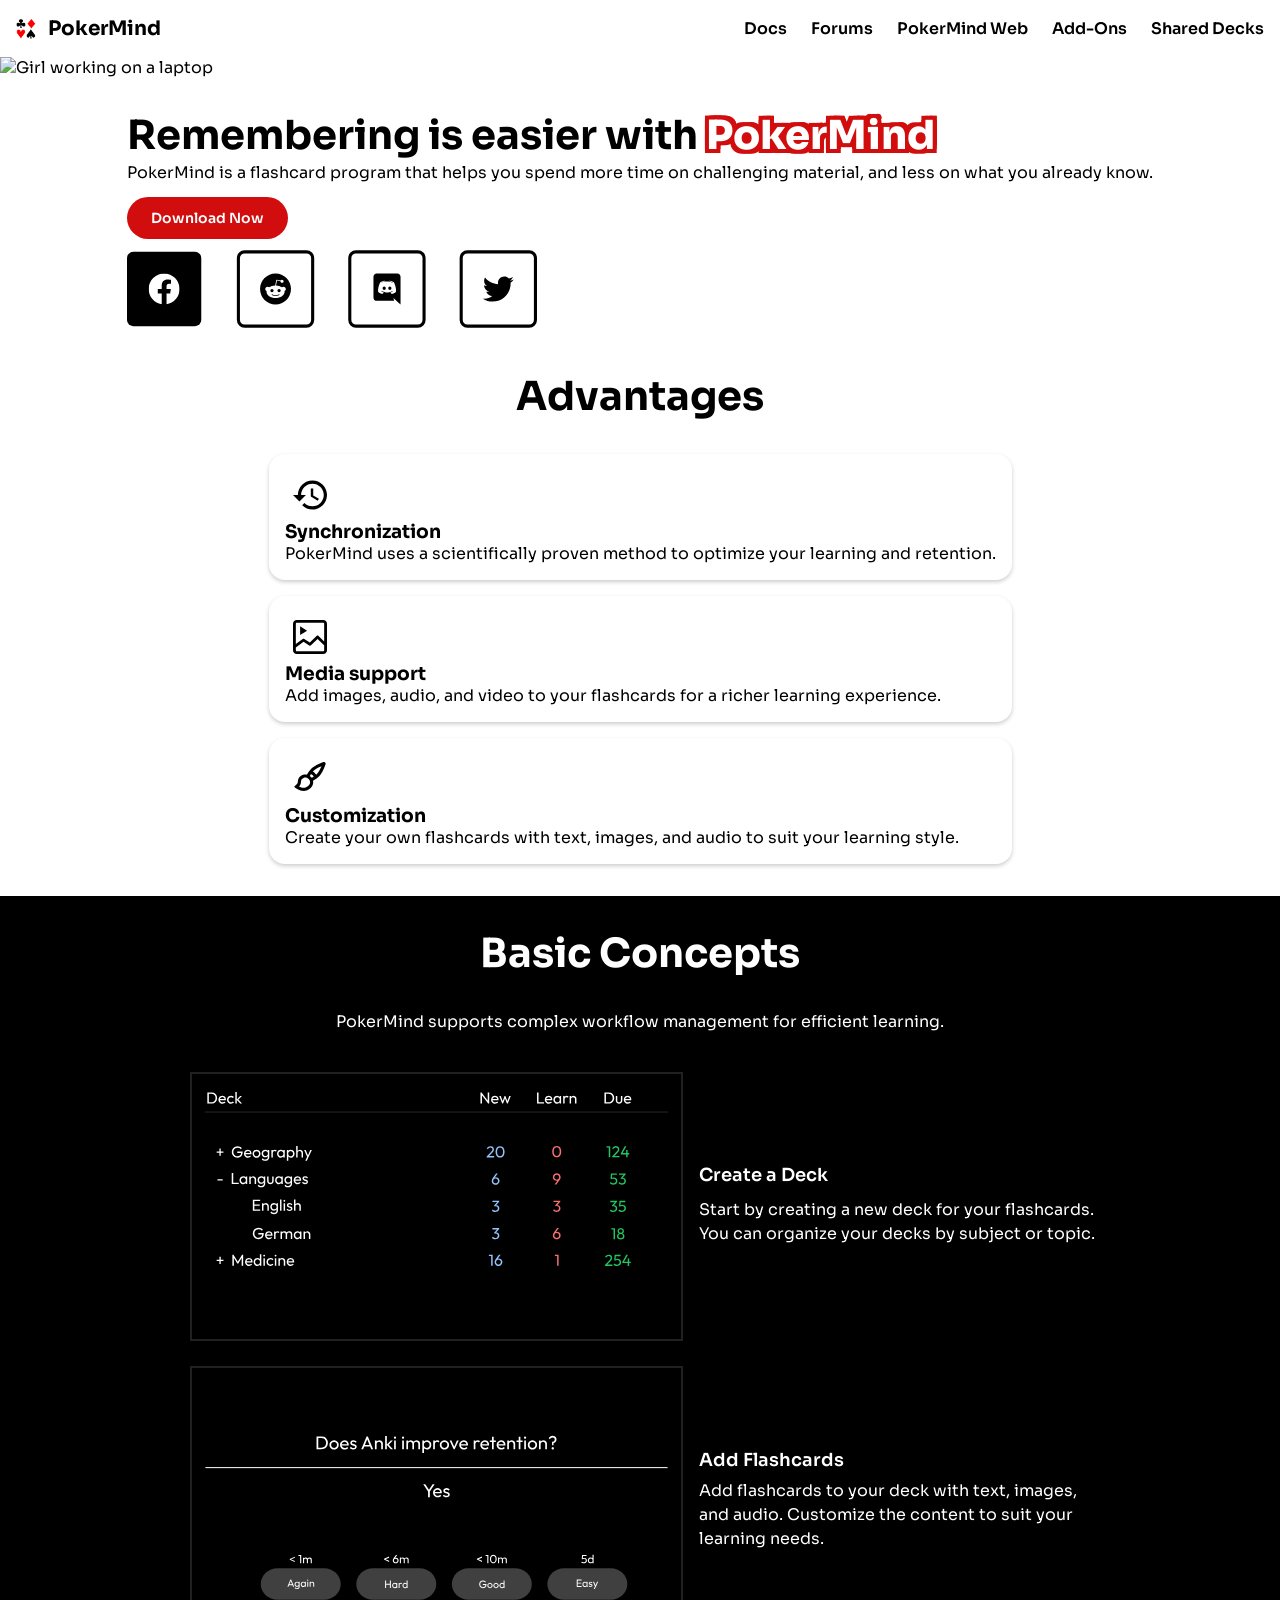
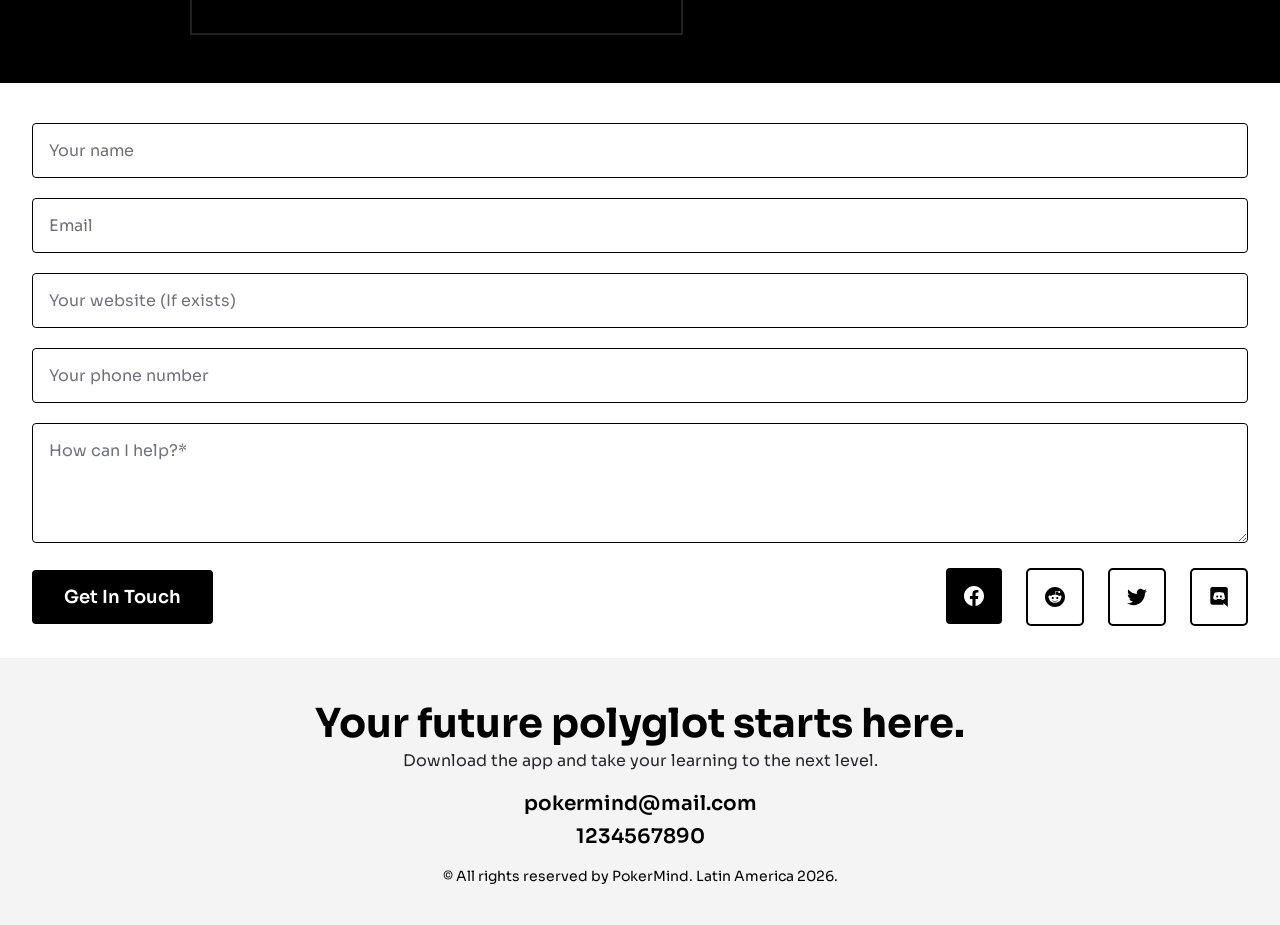
==== index.html @ f5e435ce "Complite project for landing page" ====
<!DOCTYPE html>
<html lang="en">

<head>
  <meta charset="UTF-8" />
  <meta name="viewport" content="width=device-width, initial-scale=1.0" />
  <title>PokerMind</title>
  <link rel="preconnect" href="https://fonts.googleapis.com" />
  <link rel="preconnect" href="https://fonts.gstatic.com" crossorigin />
  <link href="https://fonts.googleapis.com/css2?family=Sora:wght@100..800&display=swap" rel="stylesheet" />
  <link rel="stylesheet" href="css/reset.css" />
  <link rel="stylesheet" href="css/variables.css" />
  <link rel="stylesheet" href="css/global.css" />
</head>

<body>
  <header class="header">
    <div class="header__brand">
      <img class="header__logo" src="assets/poker-cards.webp" alt="PokerMind Logo" />
      <span class="header__title">PokerMind</span>
    </div>

    <nav class="header__nav">
      <ul>
        <li><a href="#Docs">Docs</a></li>
        <li><a href="#Forums">Forums</a></li>
        <li><a href="#PokerMind-Web">PokerMind Web</a></li>
        <li><a href="#Add-Ons">Add-Ons</a></li>
        <li><a href="#Shared-Decks">Shared Decks</a></li>
      </ul>
    </nav>
  </header>

  <main>
    <section class="hero">
        <img class="hero__image" src="assets/hero-languages.jpg" alt="Girl working on a laptop" />
        <div class="hero__content">
          <h1 class="hero__title">
            Remembering is easier with <span class="outlined">PokerMind</span>
          </h1>
          <p class="hero__description">
            PokerMind is a flashcard program that helps you spend more time on challenging material, and less on what
            you already know.
          </p>
          <div class="hero__download">
            <button class="hero__download-btn">Download Now</button>
          </div>
          <img class="hero__section" src="assets/section.svg" alt="Section Social" />
        </div>
    </section>

    <section class="advantages" id="advantages">
      <h2 class="advantages__title section-title"><strong>Advantages</strong></h2>
      <div class="advantages__content">
        <div class="advantages__item">
          <img class="advantages__icon" src="assets/advantage1.svg" alt="Advantage 1" />
          <h3 class="advantages__item-title">Synchronization</h3>
          <p class="advantages__item-description">
            PokerMind uses a scientifically proven method to optimize your learning and retention.
          </p>
        </div>
        <div class="advantages__item">
          <img class="advantages__icon" src="assets/advantage2.svg" alt="Advantage 2" />
          <h3 class="advantages__item-title">Media support</h3>
          <p class="advantages__item-description">
            Add images, audio, and video to your flashcards for a richer learning experience.
          </p>
        </div>
        <div class="advantages__item">
          <img class="advantages__icon" src="assets/advantage3.svg" alt="Advantage 3" />
          <h3 class="advantages__item-title">Customization</h3>
          <p class="advantages__item-description">
            Create your own flashcards with text, images, and audio to suit your learning style.
          </p>
        </div>
      </div>
    </section>

    <section class="basic" id="basic">
      <h2 class="basic__title section-title"><strong>Basic Concepts</strong></h2>
      <p>PokerMind supports complex workflow management for efficient learning.</p>
      <div class="basic__content">
        <div class="basic__item">
          <img class="basic__icon" src="assets/basic1.svg" alt="Basic 1" />
          <h3 class="basic__item-title">Create a Deck</h3>
          <p class="basic__item-description">
            Start by creating a new deck for your flashcards. You can organize your decks by subject or topic.
          </p>
        </div>
        <div class="basic__item">
          <img class="basic__icon" src="assets/basic2.svg" alt="Basic 2" />
          <h3 class="basic__item-title">Add Flashcards</h3>
          <p class="basic__item-description">
            Add flashcards to your deck with text, images, and audio. Customize the content to suit your learning needs.
          </p>
        </div>
      </div>
    </section>

    <section class="contact" id="contact">
          <div class="contact__form-wrapper">
            <form class="contact__form">
              <div class="form-group">
                <input
                  type="text"
                  placeholder="Your name"
                  class="contact__input"
                  aria-label="Your name"
                  autocomplete="name"
                />
              </div>
              <div class="form-group">
                <input
                  type="email"
                  placeholder="Email"
                  class="contact__input"
                  aria-label="Email"
                  inputmode="email"
                  autocomplete="email"
                />
              </div>
              <div class="form-group">
                <input
                  type="text"
                  placeholder="Your website (If exists)"
                  class="contact__input"
                  aria-label="Your website"
                  inputmode="url"
                  autocomplete="url"
                />
              </div>
              <div class="form-group">
                <input
                  type="text"
                  placeholder="Your phone number"
                  class="contact__input"
                  aria-label="Your phone"
                  inputmode="tel"
                  autocomplete="tel"
                />
              </div>
              <div class="form-group">
                <textarea
                  placeholder="How can I help?*"
                  class="contact__textarea"
                  aria-label="How can I help?"
                ></textarea>
              </div>
              <div class="contact__actions">
                <button type="submit" class="contact__button">
                  Get In Touch
                </button>
                <div class="contact__socials">
                  <a href="#" class="social-link" aria-label="Facebook">
                    <img src="assets/facebook.svg" alt="Facebook" />
                  </a>
                  <a href="#" class="social-link" aria-label="Reddit">
                    <img src="assets/reddit.svg" alt="Reddit" />
                  </a>
                  <a href="#" class="social-link" aria-label="Twitter">
                    <img src="assets/twitter.svg" alt="Twitter" />
                  </a>
                  <a href="#" class="social-link" aria-label="Discord">
                    <img src="assets/discord.svg" alt="Discord" />
                  </a>
                </div>
              </div>
            </form>
          </div>
        </section>

          <footer>
            <div class="footer__info">
              <h2 class="footer__title section-title">
                <strong>
                  Your future polyglot starts here.
                </strong>
              </h2>
              <p class="footer__description">
                Download the app and take your learning to the next level.
              </p>
            </div>
            <br>
            <div class="footer__details">
              <a href="mailto:pokermind@mail.com" class="footer__email">
                pokermind@mail.com
              </a>
              <p class="footer__phone">1234567890</p>
            </div>
            <br>
            <div class="footer-copyright-america"> 
              © All rights reserved by PokerMind. Latin America 2026.
            </div>
          </div>
      </footer>

  </main>
</body>

</html>
---- css/variables.css ----
:root {
  /* Primary */
  --primary-black: #000000;
  --primary-neutral: #404040;
  --primary-white: #FFFFFF;
   --primary-red: #d10d0d;

  /* Zinc */
  --zinc-100: #f4f4f5;
  --zinc-200: #e4e4e7;
  --zinc-300: #d4d4d8;
  --zinc-500: #71717a;
  --zinc-800: #27272a;
 

  /* Spacing */
  --spacing-4: 4px;
  --spacing-8: 8px;
  --spacing-12: 12px;
  --spacing-16: 16px;
  --spacing-20: 20px;
  --spacing-24: 24px;
  --spacing-28: 28px;
  --spacing-32: 32px;
  --spacing-36: 36px;
  --spacing-40: 40px;

  --outline-width: 2px;
}

@media (min-width: 768px) {
  :root {
    --outline-width: 4px;
  }
}
---- css/global.css ----
body {
    font-family: 'Sora', sans-serif;
}

.outlined {
    font-weight: 800;
    color: var(--primary-white);
    /* -webkit-text-stroke: 2px black; */
    text-shadow: var(--outline-width) 0 var(--primary-red),
        calc(var(--outline-width) * -1) 0 var(--primary-red),
        0 var(--outline-width) var(--primary-red),
        0 calc(var(--outline-width) * -1) var(--primary-red),
        var(--outline-width) var(--outline-width) var(--primary-red),
        calc(var(--outline-width) * -1) calc(var(--outline-width) * -1) var(--primary-red),
        var(--outline-width) calc(var(--outline-width) * -1) var(--primary-red),
        var(--outline-width) calc(var(--outline-width) * -1) var(--primary-red),
        calc(var(--outline-width) * -1) var(--outline-width) var(--primary-red);
}

.section-title {
    font-weight: 400;
    font-size: clamp(1.5rem, 5vw, 2.5rem);
    text-align: center;
}

/* --- HEADER SECTION --- */
.header {
    display: flex;
    justify-content: space-between;
    align-items: center;
    padding: var(--spacing-16);
}

.header__logo {
    width: 20px;
    height: 20px;
    object-fit: contain;
}

.header__brand {
    display: flex;
    align-items: center;
    gap: var(--spacing-12);
}

.header__title {
    font-size: 20px;
    font-weight: 700;
    color: var(--primary-black);
}

.header__nav,
.header__nav ul {
    display: none;
}

@media (min-width: 768px) {

    .header__nav,
    .header__nav ul {
        display: flex;
        gap: var(--spacing-24);
    }

    .header__nav a {
        font-size: auto;
        font-weight: 600;
        color: var(--primary-black);
        text-decoration: none;
        flex-direction: left;
    }

    .header__nav a:hover {
        color: var(--primary-red);
    }
}

/* --- HERO SECTION --- */

.hero {
    display: flex;
    flex-direction: column;
    align-items: center;
    justify-content: center;
}

.hero__content {
    display: flex;
    flex-direction: column;
    justify-content: center;
    padding: var(--spacing-32);
}

.hero__title {
    /* 16px = 1rem */
    font-size: clamp(1.5rem, 5vw, 2.5rem);
    font-weight: 700;
    color: var(--primary-black);
    text-align: left;
}

.hero__title strong {
    font-weight: 800;
}

.hero__description {
    font-size: 16px;
    font-weight: 400;
    color: var(--primary-black);
    line-height: 1.5;
}

.hero__image {
    width: 100%;
    height: auto;
    object-position: center;

}

.hero__section {
    width: 40%;
    height: 100px;
    max-height: 30vh;
    object-position: center;
}

.hero__download {
    margin-top: var(--spacing-12);
}

.hero__download-btn {
    padding: var(--spacing-12) var(--spacing-24);
    font-size: 14px;
    font-weight: 600;
    color: var(--primary-white);
    background-color: var(--primary-red);
    border-radius: var(--spacing-24);
    transition: background-color 0.3s ease;
}

@media (min-width: 768px) {}

/* --- ADVANTAGES SECTION --- */
.advantages {
    display: flex;
    flex-direction: column;
    justify-content: center;
    align-items: center;
    gap: var(--spacing-32);
    padding: 0 var(--spacing-32) var(--spacing-32);
}

.advantages__content {
    display: flex;
    flex-direction: column;
    justify-content: center;
    gap: var(--spacing-16);
}

.advantages__item {
    border-radius: var(--spacing-16);
    padding: var(--spacing-16);
    box-shadow: 0 2px 4px rgba(0, 0, 0, 0.2);
}

.advantages__icon {
    width: 50px;
    height: 50px;
    padding: var(--spacing-8);
}

@media (min-width: 1440px) {
    .advantages {
        flex-direction: column;
        align-items: center;
    }

    .advantages__content {
        flex-direction: row;
        margin: 0 auto;
    }

    .advantages__item {
        max-width: auto;
    }

}

/* --- BASIC SECTION --- */

.basic {
    display: flex;
    flex-direction: column;
    align-items: center;
    justify-content: center;
    gap: var(--spacing-32);
    padding: var(--spacing-32) var(--spacing-32) var(--spacing-32);
    background-color: var(--primary-black);
    color: var(--primary-white);
}

.basic__title {
    margin-top: 0;
}

.basic__item {
    display: grid;
    grid-template-columns: auto 1fr;
    grid-template-areas:
        "item-icon title"
        "item-icon description";
    align-items: start;
    gap: var(--spacing-8);
}

.basic__icon {
    padding: var(--spacing-8);
    grid-area: item-icon;
    align-self: center;
    width: auto;
}

.basic__item-title {
    font-size: 18px;
    font-weight: 600;
    color: var(--primary-white);
    grid-area: title;

}

.basic__item-description {
    font-size: 16px;
    font-weight: 400;
    color: var(--primary-white);
    line-height: 1.5;
    text-align: left;
    grid-area: description;
    margin: 0 0 var(--spacing-12);
}

@media (min-width: 768px) {


    .basic__content {
        margin: 0 auto;
    }

    .basic__item-title {
        margin-top: 100px; 
    }

    .basic__item-description {
        max-width: 400px;
        margin-bottom: 100px;
       
    }

}

/* --- CONTACT SECTION --- */

.contact {
    display: flex;
    flex-direction: column;
    gap: var(--spacing-40);
    padding: var(--spacing-40) var(--spacing-32) var(--spacing-32);
}

.contact__form-wrapper {
    width: 100%;
}

.contact__form {
    display: flex;
    flex-direction: column;
    gap: var(--spacing-20);
}

.contact__input,
.contact__textarea {
    width: 100%;
    padding: var(--spacing-16);
    border: 1px solid var(--primary-black);
    border-radius: 4px;
    font-family: inherit;
    font-size: 16px;
    outline: none;
    transition: box-shadow 0.2s, border-color 0.2s;
}

.contact__input:focus,
.contact__textarea:focus {
    border-color: var(--primary-black);
    box-shadow: 0 0 0 4px rgba(0, 0, 0, 0.1);
}

.contact__input:focus-visible,
.contact__textarea:focus-visible {
    outline: 2px solid var(--primary-black);
    outline-offset: 2px;
}

.contact__input::placeholder,
.contact__textarea::placeholder {
    color: var(--zinc-500);
}

.contact__textarea {
    min-height: 120px;
    resize: vertical;
}

.contact__actions {
    display: flex;
    flex-direction: column;
    gap: var(--spacing-24);
    align-items: flex-start;
}

.contact__button {
    background: var(--primary-black);
    color: var(--primary-white);
    padding: var(--spacing-16) var(--spacing-32);
    border: none;
    border-radius: 4px;
    font-weight: 600;
    font-size: 1.125rem;
    cursor: pointer;
    transition: opacity 0.2s;
}

.contact__button:hover {
    opacity: 0.9;
}

.contact__socials {
    display: flex;
    gap: var(--spacing-24);
}



@media (min-width: 768px) {
    .contact .container {
        flex-direction: row;
        align-items: flex-start;
        justify-content: space-between;
        padding: 0 var(--spacing-32) var(--spacing-32);
        gap: var(--spacing-60);
        /* More space on desktop */
    }

    .contact__form-wrapper {
        flex: 1;
        order: 1;
        /* Form on the left if needed, or default order */
    }

    .contact__info {
        flex: 1;
        order: 2;
    }

    .contact__actions {
        flex-direction: row;
        align-items: center;
        justify-content: space-between;
        width: 100%;
    }
}



footer {
    text-align: center;
    align-items: center;
    padding: 40px 50px;
    background-color: var(--zinc-100);
    color: var(--primary-black);
    font-size: 14px;
}

.footer__info {
    display: flex;
    flex-direction: column;
}

.footer__title {
    text-align: center;
}

.footer__description {
    display: flex;
    flex-direction: column;
    font-size: clamp(0.875rem, 2vw, 1rem);
    line-height: 1.5;
    color: var(--zinc-800);
    gap: var(--spacing-24);
}

.footer__details {
    display: flex;
    flex-direction: column;
    gap: var(--spacing-8);
}

.footer__email,
.footer__phone {
    font-size: clamp(1rem, 2.5vw, 1.25rem);
    font-weight: 600;
    color: var(--primary-black);
}
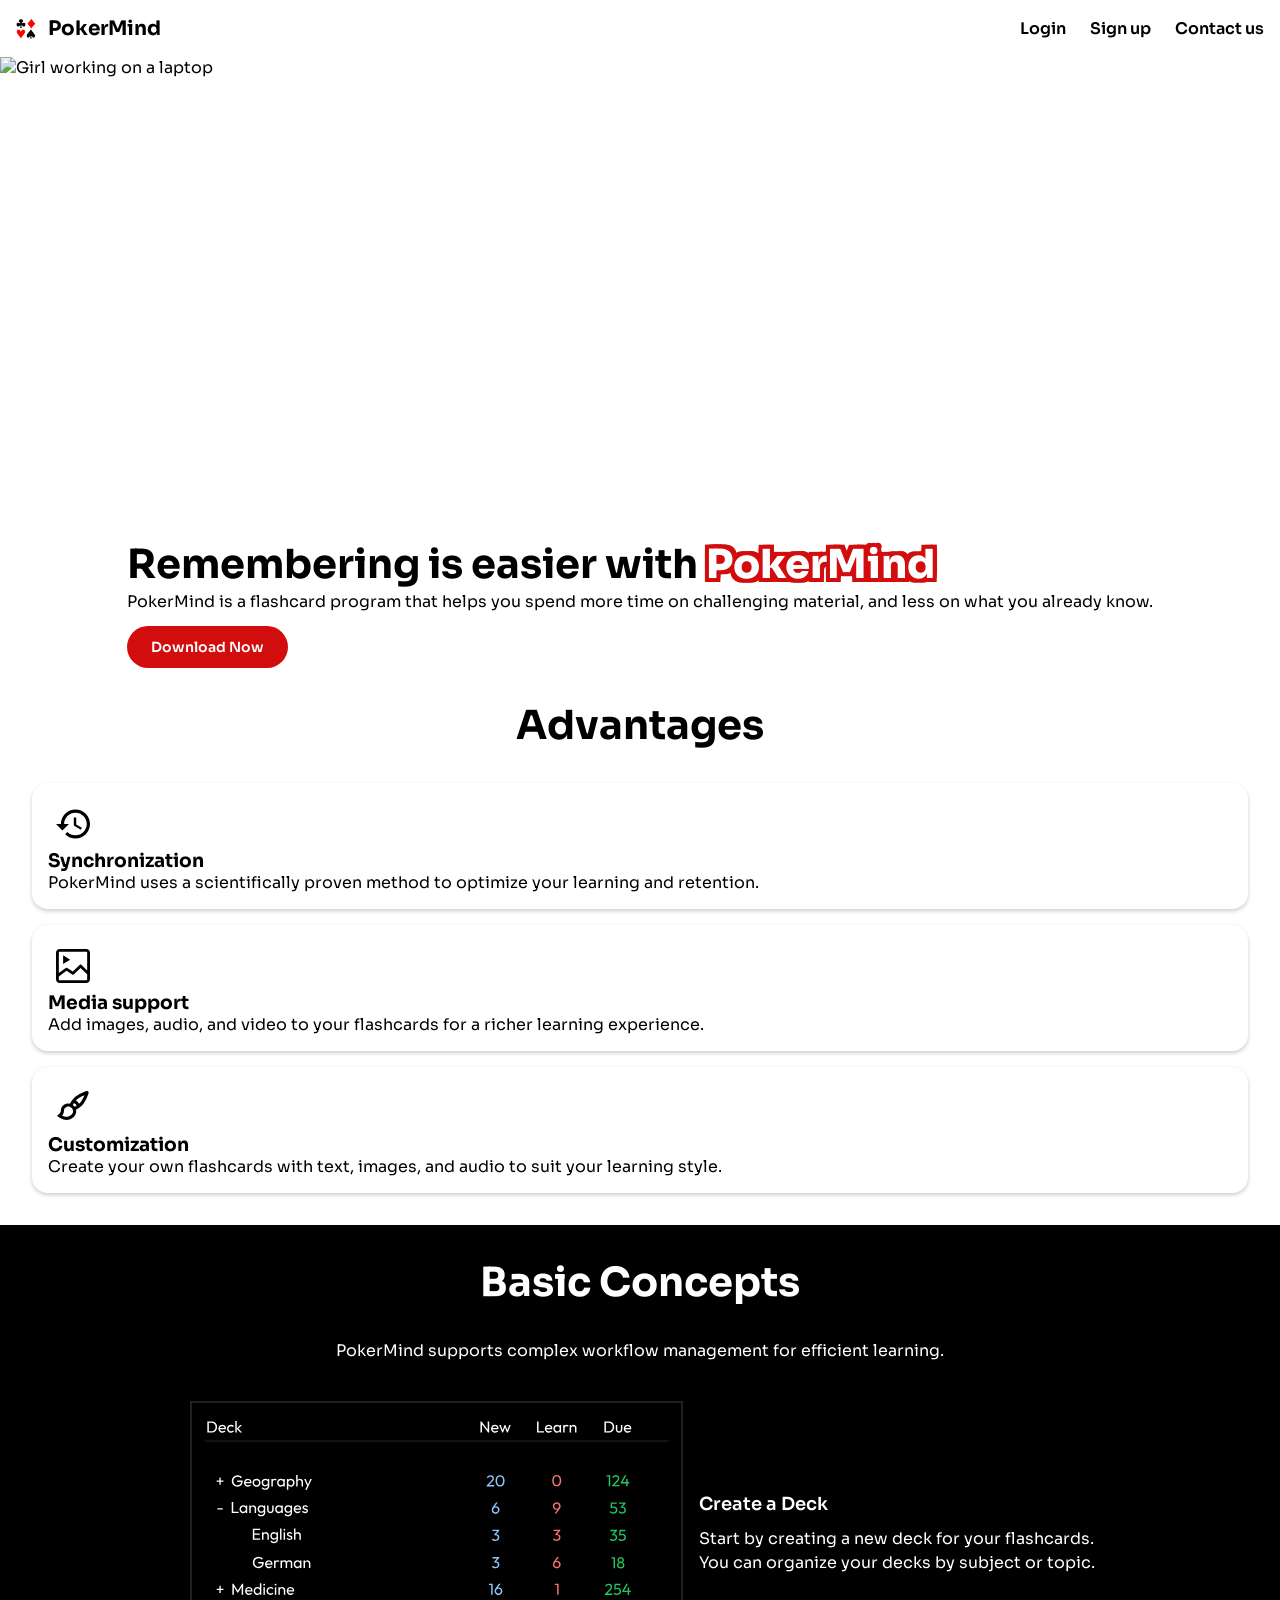
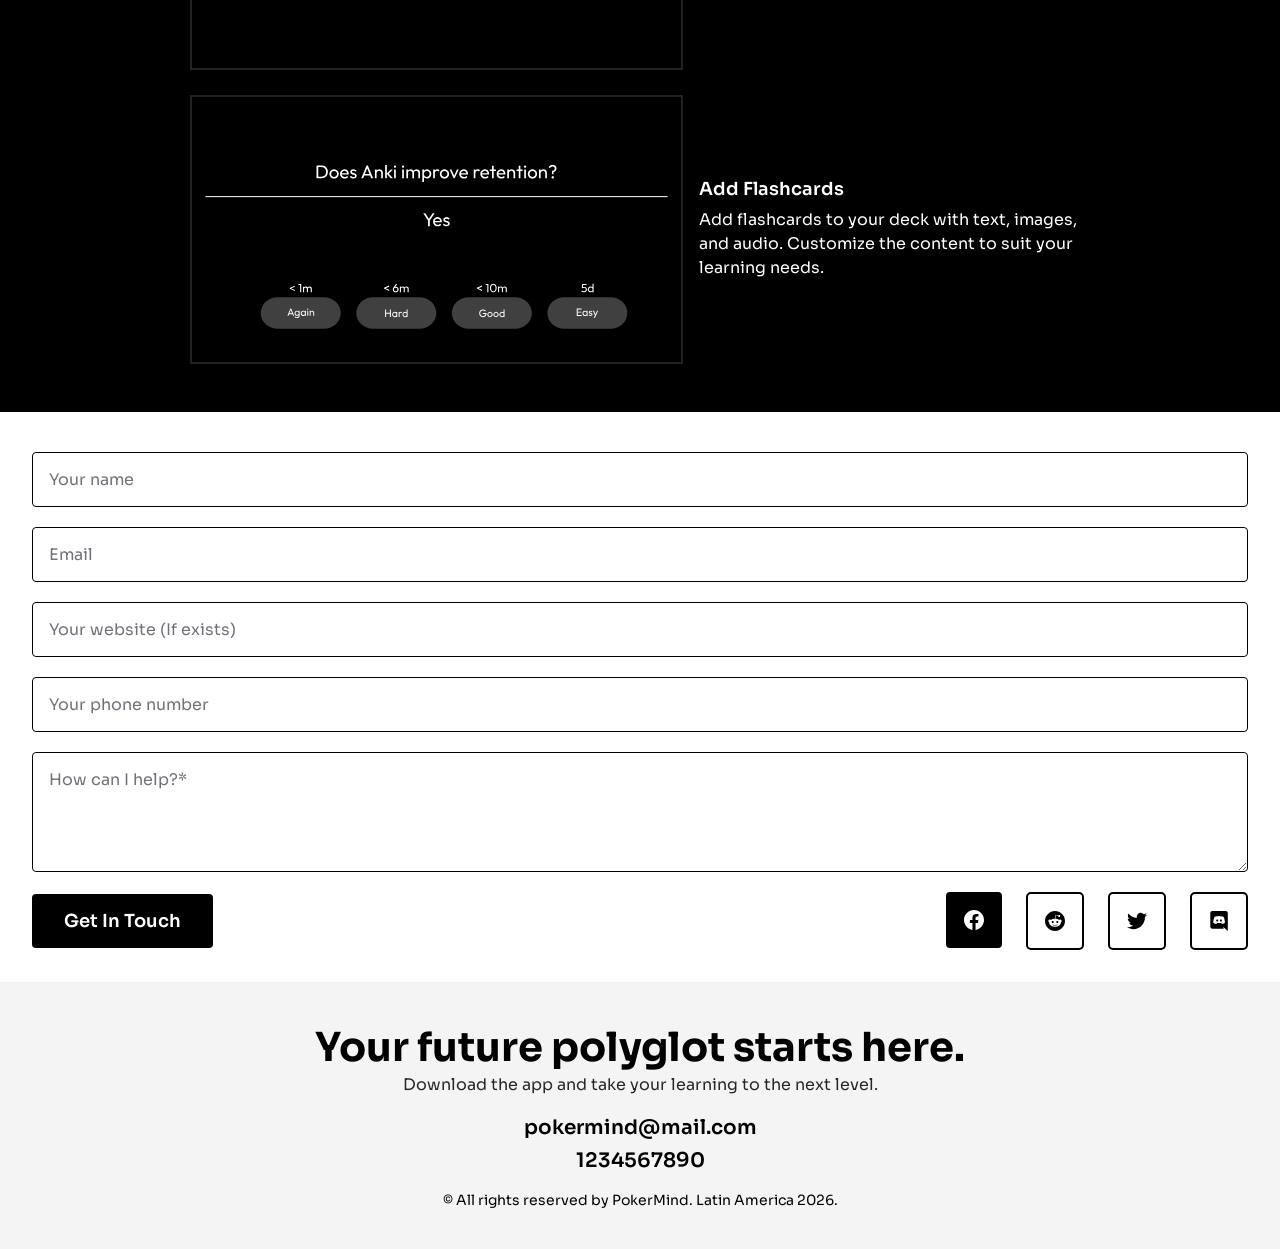
==== commit 9fa79e9e: "Creación de las páginas de Login, Sign up y Contact Us. Anexo de código CSS con las nuevas reglas y " ====
--- a/index.html
+++ b/index.html
@@ -5,6 +5,7 @@
   <meta charset="UTF-8" />
   <meta name="viewport" content="width=device-width, initial-scale=1.0" />
   <title>PokerMind</title>
+  <link rel="icon" type="image/png" href="assets/Favicon.webp">
   <link rel="preconnect" href="https://fonts.googleapis.com" />
   <link rel="preconnect" href="https://fonts.gstatic.com" crossorigin />
   <link href="https://fonts.googleapis.com/css2?family=Sora:wght@100..800&display=swap" rel="stylesheet" />
@@ -16,37 +17,37 @@
 <body>
   <header class="header">
     <div class="header__brand">
-      <img class="header__logo" src="assets/poker-cards.webp" alt="PokerMind Logo" />
+      <a href="index.html">
+        <img class="header__logo" src="assets/poker-cards.webp" alt="PokerMind Logo" />
+      </a>
       <span class="header__title">PokerMind</span>
     </div>
 
     <nav class="header__nav">
       <ul>
-        <li><a href="#Docs">Docs</a></li>
-        <li><a href="#Forums">Forums</a></li>
-        <li><a href="#PokerMind-Web">PokerMind Web</a></li>
-        <li><a href="#Add-Ons">Add-Ons</a></li>
-        <li><a href="#Shared-Decks">Shared Decks</a></li>
+        <li id="Home"><a href="index.html">Home</a></li>
+        <li><a href="login.html">Login</a></li>
+        <li><a href="signup.html">Sign up</a></li>
+        <li><a href="contact.html">Contact us</a></li>
       </ul>
     </nav>
   </header>
 
   <main>
     <section class="hero">
-        <img class="hero__image" src="assets/hero-languages.jpg" alt="Girl working on a laptop" />
-        <div class="hero__content">
-          <h1 class="hero__title">
-            Remembering is easier with <span class="outlined">PokerMind</span>
-          </h1>
-          <p class="hero__description">
-            PokerMind is a flashcard program that helps you spend more time on challenging material, and less on what
-            you already know.
-          </p>
-          <div class="hero__download">
-            <button class="hero__download-btn">Download Now</button>
-          </div>
-          <img class="hero__section" src="assets/section.svg" alt="Section Social" />
+      <img class="hero__image" src="assets/hero-languages.jpg" alt="Girl working on a laptop" />
+      <div class="hero__content">
+        <h1 class="hero__title">
+          Remembering is easier with <span class="outlined">PokerMind</span>
+        </h1>
+        <p class="hero__description">
+          PokerMind is a flashcard program that helps you spend more time on challenging material, and less on what
+          you already know.
+        </p>
+        <div class="hero__download">
+          <button class="hero__download-btn">Download Now</button>
         </div>
+      </div>
     </section>
 
     <section class="advantages" id="advantages">
@@ -81,15 +82,15 @@
       <p>PokerMind supports complex workflow management for efficient learning.</p>
       <div class="basic__content">
         <div class="basic__item">
+          <h3 class="basic__item-title">Create a Deck</h3>
           <img class="basic__icon" src="assets/basic1.svg" alt="Basic 1" />
-          <h3 class="basic__item-title">Create a Deck</h3>
           <p class="basic__item-description">
             Start by creating a new deck for your flashcards. You can organize your decks by subject or topic.
           </p>
         </div>
         <div class="basic__item">
+          <h3 class="basic__item-title">Add Flashcards</h3>
           <img class="basic__icon" src="assets/basic2.svg" alt="Basic 2" />
-          <h3 class="basic__item-title">Add Flashcards</h3>
           <p class="basic__item-description">
             Add flashcards to your deck with text, images, and audio. Customize the content to suit your learning needs.
           </p>
@@ -98,101 +99,74 @@
     </section>
 
     <section class="contact" id="contact">
-          <div class="contact__form-wrapper">
-            <form class="contact__form">
-              <div class="form-group">
-                <input
-                  type="text"
-                  placeholder="Your name"
-                  class="contact__input"
-                  aria-label="Your name"
-                  autocomplete="name"
-                />
-              </div>
-              <div class="form-group">
-                <input
-                  type="email"
-                  placeholder="Email"
-                  class="contact__input"
-                  aria-label="Email"
-                  inputmode="email"
-                  autocomplete="email"
-                />
-              </div>
-              <div class="form-group">
-                <input
-                  type="text"
-                  placeholder="Your website (If exists)"
-                  class="contact__input"
-                  aria-label="Your website"
-                  inputmode="url"
-                  autocomplete="url"
-                />
-              </div>
-              <div class="form-group">
-                <input
-                  type="text"
-                  placeholder="Your phone number"
-                  class="contact__input"
-                  aria-label="Your phone"
-                  inputmode="tel"
-                  autocomplete="tel"
-                />
-              </div>
-              <div class="form-group">
-                <textarea
-                  placeholder="How can I help?*"
-                  class="contact__textarea"
-                  aria-label="How can I help?"
-                ></textarea>
-              </div>
-              <div class="contact__actions">
-                <button type="submit" class="contact__button">
-                  Get In Touch
-                </button>
-                <div class="contact__socials">
-                  <a href="#" class="social-link" aria-label="Facebook">
-                    <img src="assets/facebook.svg" alt="Facebook" />
-                  </a>
-                  <a href="#" class="social-link" aria-label="Reddit">
-                    <img src="assets/reddit.svg" alt="Reddit" />
-                  </a>
-                  <a href="#" class="social-link" aria-label="Twitter">
-                    <img src="assets/twitter.svg" alt="Twitter" />
-                  </a>
-                  <a href="#" class="social-link" aria-label="Discord">
-                    <img src="assets/discord.svg" alt="Discord" />
-                  </a>
-                </div>
-              </div>
-            </form>
+      <div class="contact__form-wrapper">
+        <form class="contact__form">
+          <div class="form-group">
+            <input type="text" placeholder="Your name" class="contact__input" aria-label="Your name"
+              autocomplete="name" />
           </div>
-        </section>
-
-          <footer>
-            <div class="footer__info">
-              <h2 class="footer__title section-title">
-                <strong>
-                  Your future polyglot starts here.
-                </strong>
-              </h2>
-              <p class="footer__description">
-                Download the app and take your learning to the next level.
-              </p>
-            </div>
-            <br>
-            <div class="footer__details">
-              <a href="mailto:pokermind@mail.com" class="footer__email">
-                pokermind@mail.com
+          <div class="form-group">
+            <input type="email" placeholder="Email" class="contact__input" aria-label="Email" inputmode="email"
+              autocomplete="email" />
+          </div>
+          <div class="form-group">
+            <input type="text" placeholder="Your website (If exists)" class="contact__input" aria-label="Your website"
+              inputmode="url" autocomplete="url" />
+          </div>
+          <div class="form-group">
+            <input type="text" placeholder="Your phone number" class="contact__input" aria-label="Your phone"
+              inputmode="tel" autocomplete="tel" />
+          </div>
+          <div class="form-group">
+            <textarea placeholder="How can I help?*" class="contact__textarea" aria-label="How can I help?"></textarea>
+          </div>
+          <div class="contact__actions">
+            <button type="submit" class="contact__button">
+              Get In Touch
+            </button>
+            <div class="contact__socials">
+              <a href="#" class="social-link" aria-label="Facebook">
+                <img src="assets/facebook.svg" alt="Facebook" />
               </a>
-              <p class="footer__phone">1234567890</p>
-            </div>
-            <br>
-            <div class="footer-copyright-america"> 
-              © All rights reserved by PokerMind. Latin America 2026.
+              <a href="#" class="social-link" aria-label="Reddit">
+                <img src="assets/reddit.svg" alt="Reddit" />
+              </a>
+              <a href="#" class="social-link" aria-label="Twitter">
+                <img src="assets/twitter.svg" alt="Twitter" />
+              </a>
+              <a href="#" class="social-link" aria-label="Discord">
+                <img src="assets/discord.svg" alt="Discord" />
+              </a>
             </div>
           </div>
-      </footer>
+        </form>
+      </div>
+    </section>
+
+    <footer>
+      <div class="footer__info">
+        <h2 class="footer__title section-title">
+          <strong>
+            Your future polyglot starts here.
+          </strong>
+        </h2>
+        <p class="footer__description">
+          Download the app and take your learning to the next level.
+        </p>
+      </div>
+      <br>
+      <div class="footer__details">
+        <a href="mailto:pokermind@mail.com" class="footer__email">
+          pokermind@mail.com
+        </a>
+        <p class="footer__phone">1234567890</p>
+      </div>
+      <br>
+      <div class="footer-copyright-america">
+        © All rights reserved by PokerMind. Latin America 2026.
+      </div>
+      </div>
+    </footer>
 
   </main>
 </body>
--- a/css/global.css
+++ b/css/global.css
@@ -54,6 +54,31 @@
     display: none;
 }
 
+@media (min-width: 425px) {
+
+    .header__nav,
+    .header__nav ul {
+        display: flex;
+        gap: var(--spacing-8);
+    }
+
+    #Home {
+        display: none;
+    }
+
+    .header__nav a {
+        font-size: 14px;
+        font-weight: 600;
+        color: var(--primary-black);
+        text-decoration: none;
+        flex-direction: left;
+    }
+
+    .header__nav a:hover {
+        color: var(--primary-red);
+    }
+}
+
 @media (min-width: 768px) {
 
     .header__nav,
@@ -63,7 +88,7 @@
     }
 
     .header__nav a {
-        font-size: auto;
+        font-size: 16px;
         font-weight: 600;
         color: var(--primary-black);
         text-decoration: none;
@@ -112,7 +137,9 @@
 
 .hero__image {
     width: 100%;
-    height: auto;
+    height: 50vh;
+    max-height: 50vh;
+    object-fit: cover;
     object-position: center;
 
 }
@@ -138,23 +165,14 @@
     transition: background-color 0.3s ease;
 }
 
-@media (min-width: 768px) {}
-
 /* --- ADVANTAGES SECTION --- */
-.advantages {
-    display: flex;
-    flex-direction: column;
-    justify-content: center;
-    align-items: center;
-    gap: var(--spacing-32);
-    padding: 0 var(--spacing-32) var(--spacing-32);
-}
 
 .advantages__content {
     display: flex;
     flex-direction: column;
     justify-content: center;
     gap: var(--spacing-16);
+    margin: var(--spacing-32);
 }
 
 .advantages__item {
@@ -204,13 +222,10 @@
 }
 
 .basic__item {
-    display: grid;
-    grid-template-columns: auto 1fr;
-    grid-template-areas:
-        "item-icon title"
-        "item-icon description";
-    align-items: start;
-    gap: var(--spacing-8);
+    display: flex;
+    flex-direction: column;
+    flex-direction: center;
+    gap: var(--spacing-16);
 }
 
 .basic__icon {
@@ -225,6 +240,7 @@
     font-weight: 600;
     color: var(--primary-white);
     grid-area: title;
+    text-align: center;
 
 }
 
@@ -245,17 +261,30 @@
         margin: 0 auto;
     }
 
+    .basic__item {
+        display: grid;
+        grid-template-columns: auto 1fr;
+        grid-template-areas:
+            "item-icon title"
+            "item-icon description";
+        align-items: start;
+        gap: var(--spacing-8);
+    }
+
     .basic__item-title {
-        margin-top: 100px; 
+        margin-top: 100px;
+        text-align: left;
     }
 
     .basic__item-description {
         max-width: 400px;
         margin-bottom: 100px;
-       
-    }
-
-}
+
+    }
+
+}
+
+
 
 /* --- CONTACT SECTION --- */
 
@@ -350,16 +379,6 @@
         /* More space on desktop */
     }
 
-    .contact__form-wrapper {
-        flex: 1;
-        order: 1;
-        /* Form on the left if needed, or default order */
-    }
-
-    .contact__info {
-        flex: 1;
-        order: 2;
-    }
 
     .contact__actions {
         flex-direction: row;
@@ -369,7 +388,98 @@
     }
 }
 
-
+/* --- AUTH SECTION --- */
+
+.hero.auth-hero {
+    background-color: var(--zinc-100);
+    padding: 64px 0 24px;
+}
+
+.hero.auth-hero .hero__content {
+    max-width: 720px;
+    text-align: center;
+}
+
+.auth-page {
+    display: flex;
+    justify-content: center;
+    padding: var(--spacing-40) var(--spacing-24) var(--spacing-60);
+    background-color: var(--zinc-100);
+}
+
+.auth-card {
+    width: min(560px, 100%);
+    border-radius: 32px;
+    padding: 40px 36px;
+    background-color: var(--primary-white);
+    box-shadow: 0 24px 60px rgba(0, 0, 0, 0.08);
+}
+
+.auth-card__title {
+    margin: 0;
+    font-size: clamp(2rem, 4vw, 2.8rem);
+    line-height: 1.05;
+    color: var(--primary-black);
+}
+
+.auth-card__text {
+    margin: var(--spacing-16) 0 var(--spacing-32);
+    color: var(--primary-neutral);
+    line-height: 1.75;
+}
+
+.auth-form {
+    display: flex;
+    flex-direction: column;
+    gap: var(--spacing-20);
+}
+
+.auth-form label {
+    font-size: 0.95rem;
+    font-weight: 600;
+    color: var(--primary-black);
+}
+
+.form-group {
+    display: flex;
+    flex-direction: column;
+    gap: var(--spacing-8);
+}
+
+.hero__download-btn.auth-btn {
+    width: 100%;
+}
+
+.auth-footer {
+    margin-top: var(--spacing-24);
+    color: var(--primary-neutral);
+    font-size: 0.95rem;
+}
+
+.auth-footer a {
+    color: var(--primary-red);
+    text-decoration: none;
+    font-weight: 700;
+}
+
+.auth-footer a:hover {
+    text-decoration: underline;
+}
+
+.back-home-btn {
+    display: inline-flex;
+    margin-top: var(--spacing-24);
+    color: var(--primary-neutral);
+    font-weight: 700;
+    text-decoration: none;
+}
+
+.back-home-btn:hover {
+    color: var(--primary-black);
+}
+
+
+/* --- FOOTER SECTION --- */
 
 footer {
     text-align: center;
